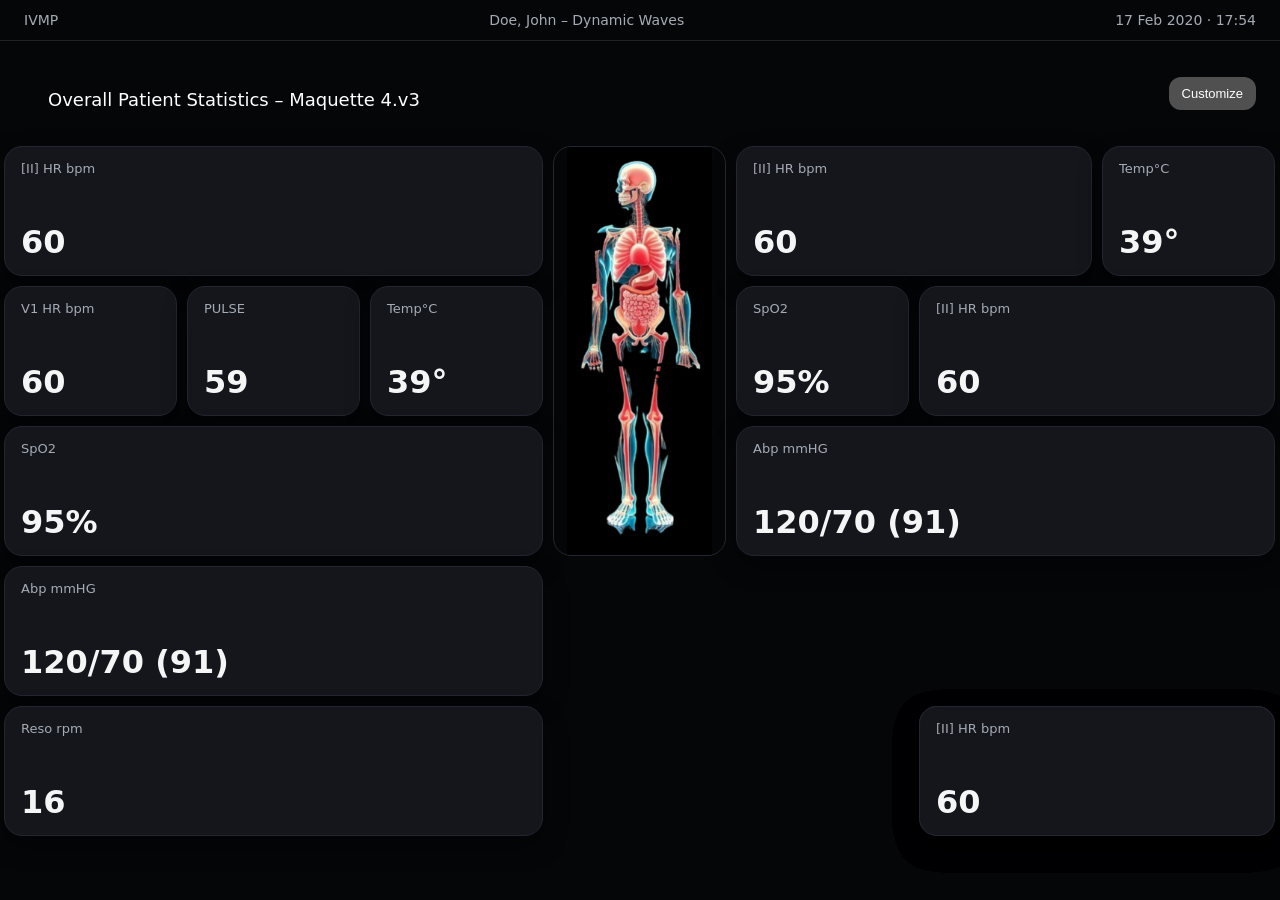
==== TEST_Maquette_4_v3/index.html @ cba6dd2f "First (1.1) final with maquette 4.TEST_Maquette_4_v3" ====
<!DOCTYPE html>
<html lang="fr">
<head>
  <meta charset="UTF-8" />
  <meta name="viewport" content="width=device-width, initial-scale=1" />
  <title>Maquette 4.v3 – Widgets redimensionnables</title>
  <link rel="stylesheet" href="style.css" />
</head>
<body>

  <header class="topbar">
    <div>IVMP</div>
    <div>Doe, John – Dynamic Waves</div>
    <div>17 Feb 2020 · 17:54</div>
  </header>

  <main>
    <div class="title-row">
      <h1 class="page-title">Overall Patient Statistics – Maquette 4.v3</h1>
      <button class="customize-btn" aria-label="Customize">Customize</button>
    </div>

    <section class="dashboard-wrapper">
      <div id="dashboard">
        <!-- Fixed centered widget -->
        <div class="widget widget-fixed" data-fixed="true">
          <!-- Empty content, just a placeholder -->
        </div>
        <div class="widget" data-span="3">
          <h2>[II] HR bpm</h2>
          <p class="value big">60</p>
          <div class="widget-resize-handle"></div>
        </div>

        <div class="widget" data-span="1">
          <h2>V1 HR bpm</h2>
          <p class="value big">60</p>
          <div class="widget-resize-handle"></div>
        </div>

        <div class="widget" data-span="1">
          <h2>PULSE</h2>
          <p class="value big">59</p>
          <div class="widget-resize-handle"></div>
        </div>


        <div class="widget" data-span="1">
          <h2>Temp°C</h2>
          <p class="value big">39°</p>
          <div class="widget-resize-handle"></div>
        </div>

        <div class="widget" data-span="3">
          <h2>SpO2</h2>
          <p class="value big">95%</p>
          <div class="widget-resize-handle"></div>
        </div>

        <div class="widget" data-span="3">
          <h2>Abp mmHG</h2>
          <p class="value big">120/70 (91)</p>
          <div class="widget-resize-handle"></div>
        </div>

        <div class="widget" data-span="3">
          <h2>Reso rpm</h2>
          <p class="value big">16</p>
          <div class="widget-resize-handle"></div> <!-- end of column 1 -->
        </div>

        <div class="widget" data-span="2">
          <h2>[II] HR bpm</h2>
          <p class="value big">60</p>
          <div class="widget-resize-handle"></div> <!-- bug here start -->
        </div>

        <div class="widget" data-span="2">
          <h2>[II] HR bpm</h2>
          <p class="value big">60</p>
          <div class="widget-resize-handle"></div>
        </div>

        <div class="widget" data-span="2">
          <h2>[II] HR bpm</h2>
          <p class="value big">60</p>
          <div class="widget-resize-handle"></div>
        </div>

        <div class="widget" data-span="2">
          <h2>[II] HR bpm</h2>
          <p class="value big">60</p>
          <div class="widget-resize-handle"></div>
        </div>

        <div class="widget" data-span="2">
          <h2>[II] HR bpm</h2>
          <p class="value big">60</p>
          <div class="widget-resize-handle"></div>
        </div>

        <div class="widget" data-span="2">
          <h2>[II] HR bpm</h2>
          <p class="value big">60</p>
          <div class="widget-resize-handle"></div> <!-- bug end -->
        </div>



        <div class="widget" data-span="2">  
          <h2>[II] HR bpm</h2>
          <p class="value big">60</p>
          <div class="widget-resize-handle"></div>  <!-- start of column -->
        </div>

        <div class="widget" data-span="1">
          <h2>Temp°C</h2>
          <p class="value big">39°</p>
          <div class="widget-resize-handle"></div>
        </div>

        <div class="widget" data-span="1">
          <h2>SpO2</h2>
          <p class="value big">95%</p>
          <div class="widget-resize-handle"></div>
        </div>

        <div class="widget" data-span="2">
          <h2>[II] HR bpm</h2>
          <p class="value big">60</p>
          <div class="widget-resize-handle"></div>
        </div>

        <div class="widget" data-span="3">
          <h2>Abp mmHG</h2>
          <p class="value big">120/70 (91)</p>
          <div class="widget-resize-handle"></div>
        </div>

        

        
          
      </div>
    </section>
  </main>

  <script src="script.js"></script>
</body>
</html>
---- TEST_Maquette_4_v3/style.css ----
/* --- Reset simple --- */
* {
  box-sizing: border-box;
  margin: 0;
  padding: 0;
}

body {
  font-family: system-ui, -apple-system, BlinkMacSystemFont, "SF Pro Text",
    sans-serif;
  background: #050608;
  color: #f5f5f5;
  min-height: 100vh;
}

/* --- Top bar --- */
.topbar {
  display: flex;
  justify-content: space-between;
  align-items: center;
  padding: 12px 24px;
  background: #050608;
  border-bottom: 1px solid #222;
  font-size: 14px;
  color: #a5abb5;
}

.page-title {
  font-size: 18px;
  font-weight: 500;
  margin: 24px 24px 12px;
  color: #ffffff;
}

/* Title row: title on the left, actions on the right */
.title-row {
  display: flex;
  align-items: center;
  justify-content: space-between;
  margin: 24px;
}

/* Customize button: filled by default, stroke on hover */
.customize-btn {
  background: #505050; /* fill color per spec */
  color: #ffffff;
  border: 1px solid transparent;
  border-radius: 12px;
  padding: 8px 12px;
  font-size: 13px;
  cursor: pointer;
  outline: none;
}
.customize-btn:hover {
  background: transparent;
  border-color: #505050; /* stroke on hover */
  color: #dfe9f5;
}
.customize-btn:active {
  transform: translateY(1px);
}

/* When static (not editing), make widgets non-interactive */
.static-mode .widget {
  pointer-events: none;
  cursor: default;
}
.static-mode .widget-resize-handle {
  display: none;
}
.customize-btn.active {
  background: rgba(79, 108, 204, 0.12);
  border-color: #4f6cff;
  color: #dfe9f5;
}

/* Delete button inside widgets: hidden when static, visible in editing mode */
.widget-delete {
  position: absolute;
  top: 0;
  right: 0;
  width: 36px;
  height: 36px;
  border-radius: 50%;
  border: 1px solid rgba(255, 255, 255, 0.04);
  background: rgba(80, 80, 80, 0.85);
  color: #ffffff;
  font-size: 20px;
  line-height: 34px;
  text-align: center;
  display: none;
  cursor: pointer;
  padding: 0;
  box-shadow: 0 6px 14px rgba(0, 0, 0, 0.6);
  z-index: 20;
  /* Ensure the default position is visually correct */
  transform: translate(20%, -20%); 
  transition: transform 120ms ease, background 120ms ease, opacity 120ms ease;
}
body:not(.static-mode) .widget-delete {
  display: block;
  opacity: 1;
}

.widget-delete:active {
  transform: translate(20%, -20%);
}

/* --- Dashboard --- */
.dashboard-wrapper {
  padding: 0 4px 40px;
}

#dashboard {
  position: relative;
  margin: 0 auto;
  max-width: 1792px;
  width: 100%;
  /* la hauteur est gérée en JS */
}

/* Widget de base */
.widget {
  
  
  position: absolute;
  background: #14161c;
  border-radius: 18px;
  padding: 14px 16px;
  box-shadow: 0 10px 25px rgba(0, 0, 0, 0.45);
  border: 1px solid #222631;
  user-select: none;
  cursor: grab;
  display: flex;
  flex-direction: column;
  justify-content: space-between;
  left: 0;
  top: 0;
  transition: transform 0.15s ease, width 0.15s ease, box-shadow 0.2s ease,
    border 0.2s ease;
}

.widget h2 {
  font-size: 13px;
  font-weight: 500;
  color: #a5abb5;
  margin-bottom: 8px;
}

.widget .value.big {
  font-size: 32px;
  font-weight: 600;
}

/* Drag en cours */
.widget.dragging {
  cursor: grabbing;
  box-shadow: 0 18px 40px rgba(0, 0, 0, 0.8);
  border-color: #3f8cff;
  z-index: 10;
  transition: none;
}

/* Resize en cours */
.widget.resizing {
  cursor: se-resize;
  box-shadow: 0 18px 40px rgba(0, 0, 0, 0.8);
  border-color: #4f6cff;
  z-index: 12;
}

/* Handle de resize en bas à droite */
.widget-resize-handle {
  position: absolute;
  width: 14px;
  height: 14px;
  right: 10px;
  bottom: 10px;
  border-radius: 4px;
  border: 2px solid #4f6cff;
  box-sizing: border-box;
  cursor: se-resize;
  opacity: 0.8;
  background: rgba(12, 24, 48, 0.9);
}

/* Empty placeholder used in editing mode to add a new widget */
.widget-empty {
  position: absolute;
  background: rgba(80, 80, 80, 0.12);
  border: 1px dashed rgba(255, 255, 255, 0.06);
  border-radius: 12px;
  display: flex;
  align-items: center;
  justify-content: center;
  color: #dfe9f5;
  font-size: 18px;
  z-index: 30; /* above widgets */
  pointer-events: none; /* default off, enabled only in editing */
  
}
body:not(.static-mode) .widget-empty {
  pointer-events: auto;
  opacity: 1;
}

body:not(.static-mode) .widget-empty .widget-add {
    pointer-events: auto;
}

.widget-empty .widget-add {
  background: transparent;
  border: 1px solid rgba(255, 255, 255, 0.06);
  color: #dfe9f5;
  width: 40px;
  height: 40px;
  border-radius: 50%;
  font-size: 20px;
  cursor: pointer;
  display: inline-flex;
  align-items: center;
  justify-content: center;
}

/* Fixed widget - replaces 4th widget in first 3 rows, white stroke, no fill */
.widget-fixed {
  position: absolute !important;
  width: 189px;
  height: 473px;

  background: url("body_picture.png") center center no-repeat;
  background-size: contain;

  border: 1px solid #222631 !important;
  
  box-shadow: none !important;
  cursor: default !important;
  pointer-events: none;
  z-index: 5;
  left: 0;
  top: 0;
}
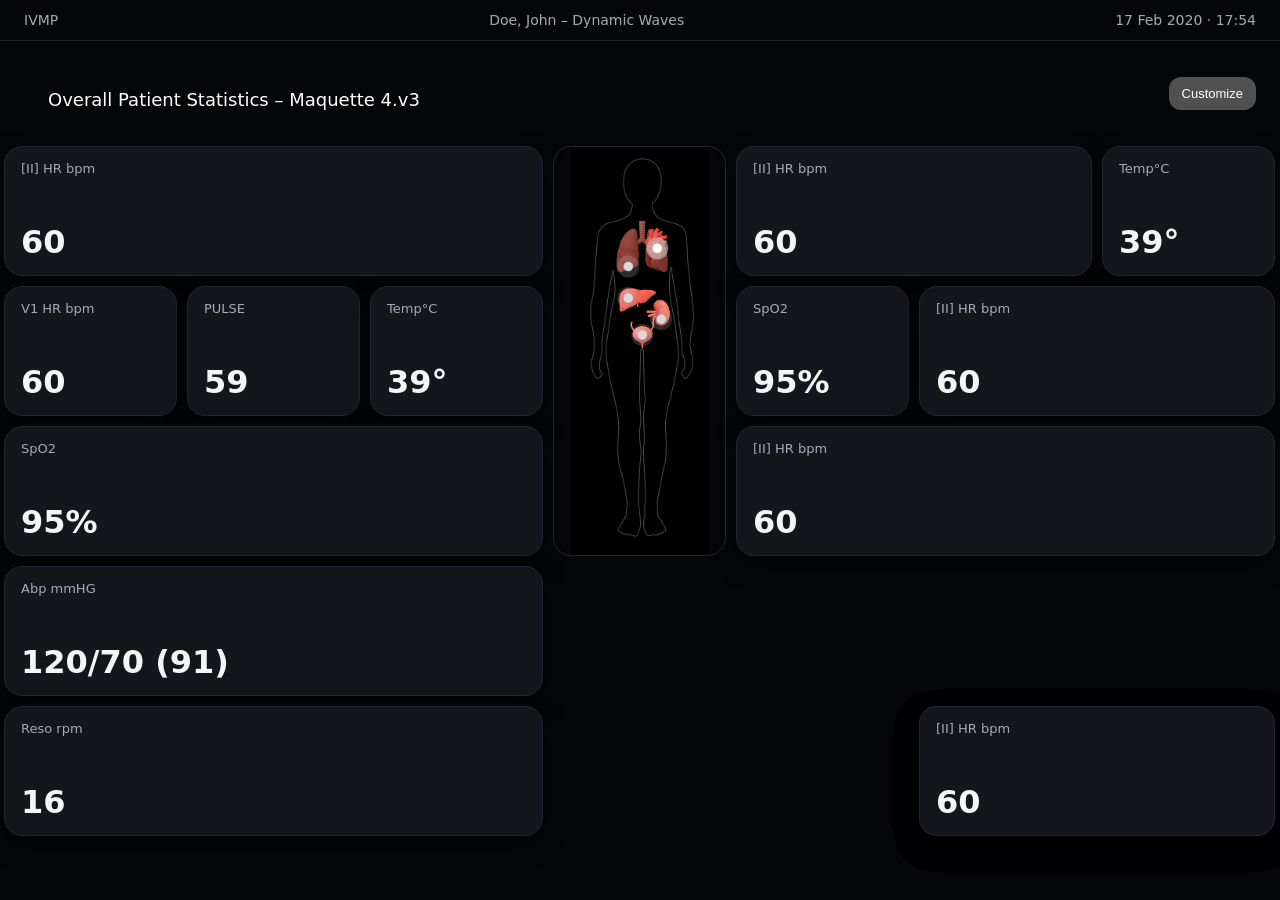
==== commit 1cf0c0a1: "mathan code" ====
--- a/TEST_Maquette_4_v3/index.html
+++ b/TEST_Maquette_4_v3/index.html
@@ -132,8 +132,8 @@
         </div>
 
         <div class="widget" data-span="3">
-          <h2>Abp mmHG</h2>
-          <p class="value big">120/70 (91)</p>
+          <h2>[II] HR bpm</h2>
+          <p class="value big">60</p>
           <div class="widget-resize-handle"></div>
         </div>
 
--- a/TEST_Maquette_4_v3/style.css
+++ b/TEST_Maquette_4_v3/style.css
@@ -228,7 +228,7 @@
   width: 189px;
   height: 473px;
 
-  background: url("body_picture.png") center center no-repeat;
+  background: url("body_picture_2.png") center center no-repeat;
   background-size: contain;
 
   border: 1px solid #222631 !important;
